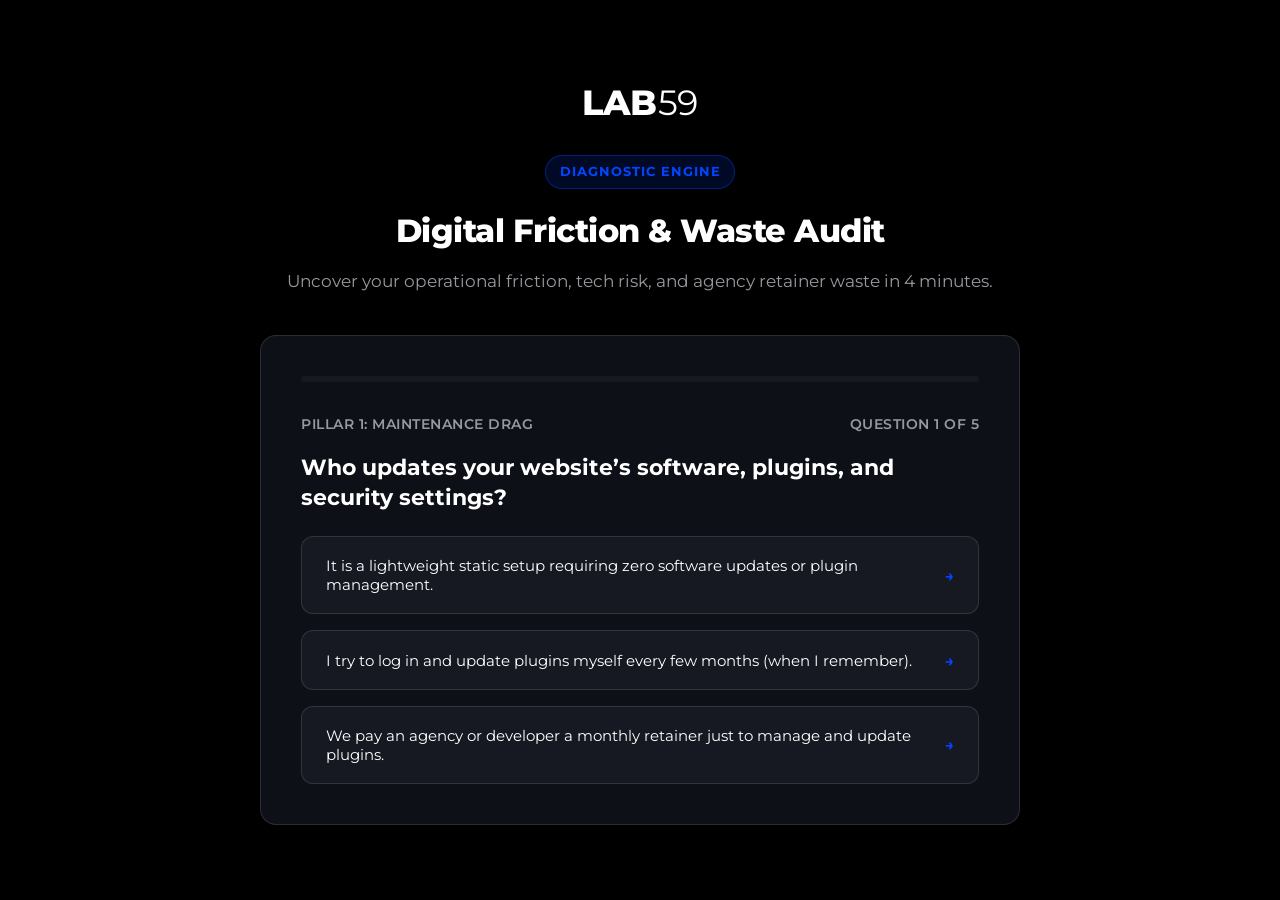
==== audit.html @ 8e83f0b7 "fresh launch new base site." ====
<!DOCTYPE html>
<html lang="en">
<head>
    <meta charset="UTF-8">
    <meta name="viewport" content="width=device-width, initial-scale=1.0">
    <title>Digital Friction & Waste Audit | LAB59</title>
    <link rel="preconnect" href="https://fonts.googleapis.com">
    <link rel="preconnect" href="https://fonts.gstatic.com" crossorigin>
    <link href="https://fonts.googleapis.com/css2?family=Montserrat:wght@400;600;700;800&display=swap" rel="stylesheet">
    <style>
        :root {
            --color-background: #000000;
            --color-surface: #0e1017;
            --color-card: #161922;
            --color-text: #FFFFFF;
            --color-text-secondary: #97999F;
            --color-primary: #0046FF;
            --color-primary-hover: #1f5eff;
            --color-border: rgba(255, 255, 255, 0.12);
            --shadow-md: 0 12px 32px rgba(0, 0, 0, 0.6);
        }

        * {
            margin: 0;
            padding: 0;
            box-sizing: border-box;
        }

        body {
            font-family: 'Montserrat', -apple-system, BlinkMacSystemFont, 'Segoe UI', Roboto, sans-serif;
            background: var(--color-background);
            color: var(--color-text);
            line-height: 1.6;
            padding: 2rem 1rem;
            min-height: 100vh;
            display: flex;
            justify-content: center;
            align-items: center;
        }

        .container {
            max-width: 760px;
            width: 100%;
            margin: 0 auto;
        }

        .brand-logo-header {
            text-align: center;
            margin-bottom: 1.5rem;
            font-size: 2.2rem;
            color: #FFFFFF;
            letter-spacing: -0.5px;
        }

        .brand-logo-header strong {
            font-weight: 800;
            color: #FFFFFF;
        }

        .brand-logo-header span {
            font-weight: 400;
            color: #FFFFFF;
            margin-left: 1px;
        }

        .header {
            text-align: center;
            margin-bottom: 2.5rem;
        }

        .badge {
            display: inline-block;
            padding: 0.35rem 0.85rem;
            background: rgba(0, 70, 255, 0.15);
            color: var(--color-primary);
            border: 1px solid rgba(0, 70, 255, 0.4);
            border-radius: 50px;
            font-size: 0.8rem;
            font-weight: 700;
            letter-spacing: 1px;
            text-transform: uppercase;
            margin-bottom: 1rem;
        }

        .header h1 {
            font-size: 2rem;
            font-weight: 800;
            color: var(--color-text);
            margin-bottom: 0.75rem;
            letter-spacing: -0.5px;
        }

        .header p {
            color: var(--color-text-secondary);
            font-size: 1.05rem;
        }

        .card {
            background: var(--color-surface);
            border: 1px solid var(--color-border);
            border-radius: 16px;
            padding: 2.5rem;
            box-shadow: var(--shadow-md);
            position: relative;
        }

        .progress-bar-container {
            width: 100%;
            height: 6px;
            background: var(--color-card);
            border-radius: 10px;
            margin-bottom: 2rem;
            overflow: hidden;
        }

        .progress-bar {
            height: 100%;
            background: var(--color-primary);
            width: 0%;
            transition: width 0.3s ease;
        }

        .question-meta {
            display: flex;
            justify-content: space-between;
            align-items: center;
            margin-bottom: 1rem;
            font-size: 0.85rem;
            color: var(--color-text-secondary);
            text-transform: uppercase;
            letter-spacing: 0.5px;
            font-weight: 600;
        }

        .question-title {
            font-size: 1.35rem;
            font-weight: 700;
            margin-bottom: 1.5rem;
            color: var(--color-text);
            line-height: 1.4;
        }

        .options-grid {
            display: flex;
            flex-direction: column;
            gap: 1rem;
        }

        .option-btn {
            background: var(--color-card);
            border: 1px solid var(--color-border);
            border-radius: 12px;
            padding: 1.2rem 1.5rem;
            text-align: left;
            color: var(--color-text);
            font-size: 0.95rem;
            font-family: 'Montserrat', sans-serif;
            cursor: pointer;
            transition: all 0.2s ease;
            display: flex;
            justify-content: space-between;
            align-items: center;
        }

        .option-btn:hover {
            border-color: var(--color-primary);
            background: rgba(0, 70, 255, 0.08);
            transform: translateY(-2px);
        }

        .score-circle {
            width: 130px;
            height: 130px;
            border-radius: 50%;
            border: 5px solid var(--color-primary);
            display: flex;
            flex-direction: column;
            justify-content: center;
            align-items: center;
            margin: 0 auto 1.5rem auto;
            background: var(--color-card);
            box-shadow: 0 0 20px rgba(0, 70, 255, 0.25);
        }

        .score-circle .percent {
            font-size: 2.2rem;
            font-weight: 800;
            color: var(--color-text);
            line-height: 1;
        }

        .score-circle .label {
            font-size: 0.7rem;
            color: var(--color-text-secondary);
            text-transform: uppercase;
            margin-top: 4px;
            font-weight: 600;
        }

        .results-container {
            display: none;
            text-align: center;
        }

        .results-container.show {
            display: block;
        }

        .maturity-title {
            font-size: 1.6rem;
            font-weight: 800;
            margin-bottom: 0.75rem;
            color: #FFFFFF;
        }

        .maturity-desc {
            color: var(--color-text-secondary);
            font-size: 1.05rem;
            margin-bottom: 2rem;
            max-width: 600px;
            margin-left: auto;
            margin-right: auto;
        }

        .recommendations {
            text-align: left;
            background: var(--color-card);
            border-radius: 12px;
            padding: 1.5rem;
            border: 1px solid var(--color-border);
            margin-bottom: 2rem;
        }

        .recommendations h3 {
            font-size: 1rem;
            margin-bottom: 1rem;
            color: var(--color-primary);
            text-transform: uppercase;
            letter-spacing: 0.5px;
            font-weight: 700;
        }

        .recommendation-item {
            margin-bottom: 1rem;
            padding-bottom: 1rem;
            border-bottom: 1px solid var(--color-border);
        }

        .recommendation-item:last-child {
            margin-bottom: 0;
            padding-bottom: 0;
            border-bottom: none;
        }

        .recommendation-item strong {
            display: block;
            color: var(--color-text);
            margin-bottom: 0.25rem;
        }

        .cta-box {
            background: rgba(0, 70, 255, 0.08);
            border: 1px solid var(--color-primary);
            border-radius: 12px;
            padding: 1.75rem;
            margin-top: 2rem;
        }

        .cta-box h4 {
            font-size: 1.25rem;
            margin-bottom: 0.5rem;
            color: var(--color-text);
            font-weight: 700;
        }

        .cta-box p {
            font-size: 0.95rem;
            color: var(--color-text-secondary);
            margin-bottom: 1.25rem;
        }

        .btn {
            display: inline-block;
            background: var(--color-primary);
            color: #fff;
            font-weight: 700;
            padding: 0.9rem 2rem;
            border-radius: 8px;
            text-decoration: none;
            border: none;
            cursor: pointer;
            transition: background 0.2s ease;
            font-size: 1rem;
            font-family: 'Montserrat', sans-serif;
        }

        .btn:hover {
            background: var(--color-primary-hover);
        }

        .btn-reset {
            background: transparent;
            border: 1px solid var(--color-border);
            color: var(--color-text-secondary);
            margin-top: 1.5rem;
        }

        .btn-reset:hover {
            background: var(--color-card);
            color: var(--color-text);
        }

        .hidden {
            display: none !important;
        }
    </style>
</head>
<body>

    <div class="container">
        <div class="brand-logo-header"><strong>LAB</strong><span>59</span></div>
        
        <div class="header">
            <span class="badge">Diagnostic Engine</span>
            <h1>Digital Friction & Waste Audit</h1>
            <p>Uncover your operational friction, tech risk, and agency retainer waste in 4 minutes.</p>
        </div>

        <div class="card">
            <div id="questionnaire">
                <div class="progress-bar-container">
                    <div class="progress-bar" id="progressBar"></div>
                </div>

                <div class="question-meta">
                    <span id="pillarTag">Pillar 1: Maintenance Drag</span>
                    <span id="questionCounter">Question 1 of 5</span>
                </div>

                <div class="question-title" id="questionTitle">Loading question...</div>

                <div class="options-grid" id="optionsGrid"></div>
            </div>

            <div id="results" class="results-container">
                <div class="score-circle" id="scoreCircle">
                    <span class="percent" id="scorePercent">0%</span>
                    <span class="label">Efficiency Score</span>
                </div>

                <div class="maturity-title" id="maturityLevel">Calculating...</div>
                <div class="maturity-desc" id="maturityDescription">Please wait while we evaluate your answers.</div>

                <div class="recommendations" id="recommendations"></div>

                <div class="cta-box">
                    <h4>Stop Paying For Fluff</h4>
                    <p>Download the step-by-step PDF roadmap showing how micro-SMEs build a set-and-forget digital presence with zero monthly retainers.</p>
                    <a href="blueprint.html" class="btn">Download Low-Maintenance Blueprint</a>
                </div>

                <button class="btn btn-reset" onclick="resetAssessment()">Retake Diagnostic Audit</button>
            </div>
        </div>
    </div>

    <script>
        const questions = [
            {
                pillar: "PILLAR 1: MAINTENANCE DRAG",
                title: "Who updates your website’s software, plugins, and security settings?",
                options: [
                    { text: "It is a lightweight static setup requiring zero software updates or plugin management.", pts: 5 },
                    { text: "I try to log in and update plugins myself every few months (when I remember).", pts: 3 },
                    { text: "We pay an agency or developer a monthly retainer just to manage and update plugins.", pts: 1 }
                ]
            },
            {
                pillar: "PILLAR 1: MAINTENANCE DRAG",
                title: "How do you update fresh photos or recent project work from the job site?",
                options: [
                    { text: "Directly from my phone via the Google Maps / Google Business app in under 30 seconds.", pts: 5 },
                    { text: "I have to log into a clunky website dashboard (like WordPress) and reformat images.", pts: 3 },
                    { text: "I have to email photos to a web developer and wait a week for a bill.", pts: 1 }
                ]
            },
            {
                pillar: "PILLAR 2: RETAINER EXPOSURE",
                title: "How much are you currently paying in ongoing monthly 'marketing or SEO' retainers?",
                options: [
                    { text: "$0. I own my digital assets outright and they generate work without monthly agency fees.", pts: 5 },
                    { text: "Under $100–$200 for essential domain hosting and basic software subscriptions.", pts: 3 },
                    { text: "$500 to $2,000+ per month to an agency, and I’m not entirely sure what they deliver.", pts: 1 }
                ]
            },
            {
                pillar: "PILLAR 2: RETAINER EXPOSURE",
                title: "How do you track the success of your online footprint?",
                options: [
                    { text: "By bottom-line results: direct phone calls, map direction requests, and bookings.", pts: 5 },
                    { text: "I just ask new customers 'how did you find us?' when they call.", pts: 3 },
                    { text: "An agency hands me a complex monthly report filled with 'impressions' and 'clicks'.", pts: 1 }
                ]
            },
            {
                pillar: "PILLAR 3: FIRST-IMPRESSION CLARITY",
                title: "When a warm referral Googles your business name to cross-check you, what do they see?",
                options: [
                    { text: "An ultra-fast, high-end digital anchor tightly connected to active Google reviews.", pts: 5 },
                    { text: "A basic, functional site alongside an incomplete Google Business profile.", pts: 3 },
                    { text: "Outdated details, broken mobile formatting, or hard to find me at all.", pts: 1 }
                ]
            }
        ];

        let currentQuestion = 0;
        let answers = [];

        function renderQuestion() {
            const q = questions[currentQuestion];
            document.getElementById('pillarTag').textContent = q.pillar;
            document.getElementById('questionCounter').textContent = `Question ${currentQuestion + 1} of ${questions.length}`;
            document.getElementById('questionTitle').textContent = q.title;

            const progressPct = ((currentQuestion) / questions.length) * 100;
            document.getElementById('progressBar').style.width = `${progressPct}%`;

            const optionsGrid = document.getElementById('optionsGrid');
            optionsGrid.innerHTML = '';

            q.options.forEach((opt) => {
                const btn = document.createElement('button');
                btn.className = 'option-btn';
                btn.innerHTML = `<span>${opt.text}</span> <strong style="color:var(--color-primary); margin-left: 10px;">&rarr;</strong>`;
                btn.onclick = () => selectOption(opt.pts);
                optionsGrid.appendChild(btn);
            });
        }

        function selectOption(pts) {
            answers.push(pts);
            if (currentQuestion < questions.length - 1) {
                currentQuestion++;
                renderQuestion();
            } else {
                showResults();
            }
        }

        function showResults() {
            document.getElementById('questionnaire').classList.add('hidden');
            
            const totalScore = answers.reduce((a, b) => a + b, 0);
            const maxScore = questions.length * 5;
            const percentage = Math.round((totalScore / maxScore) * 100);

            let maturityLevel = "";
            let description = "";
            let recommendations = [];

            if (totalScore >= 20) {
                maturityLevel = "The Lean Operator";
                description = "Your business runs an exceptionally efficient digital operation. You leverage free, high-impact ecosystems like Google Business Profile without bleeding money into monthly agency retainers.";
                recommendations = [
                    { title: "Maintain Unbreakable Architecture", text: "Keep your static foundation locked to eliminate maintenance overhead and plugin vulnerabilities." },
                    { title: "Automate Review Capture", text: "Set up a 1-step automated SMS trigger upon job completion to constantly fuel your Google Business Profile." },
                    { title: "Protect Asset Ownership", text: "Ensure 100% direct ownership of all Google, domain, and hosting credentials with zero agency gatekeeping." }
                ];
            } else if (totalScore >= 10) {
                maturityLevel = "The Complexity Trap";
                description = "You have a baseline presence, but it relies on fragile, high-maintenance web software or manual friction. You are exposed to unexpected site breaks or wasted monthly retainers.";
                recommendations = [
                    { title: "Shift Updates to Google Ecosystem", text: "Stop fighting web dashboards. Post job updates directly through Google Business Profile from your mobile phone." },
                    { title: "Eliminate Tech Fragility", text: "Transition your web presence to an unbreakable static anchor that requires zero monthly plugin updates." },
                    { title: "Audit Monthly Subscriptions", text: "Cancel recurring agency retainers that pay for basic maintenance or fluff reporting." }
                ];
            } else {
                maturityLevel = "Prime Agency Target";
                description = "You are severely overpaying for minimal return. Your current setup is fragile, high-friction, and a prime target for agencies to exploit through monthly maintenance retainers.";
                recommendations = [
                    { title: "Stop Retainer Bleed", text: "Cut unnecessary $500–$2,000/month agency retainers and reclaim direct control of your brand." },
                    { title: "Adopt Mobile-First Google Workflow", text: "Build your online trust directly where local customers look—via Google Maps and reviews." },
                    { title: "Deploy an Unbreakable Static Anchor", text: "Replace fragile WordPress setups with a set-and-forget digital foundation." }
                ];
            }

            document.getElementById('scorePercent').textContent = percentage + '%';
            document.getElementById('maturityLevel').textContent = maturityLevel;
            document.getElementById('maturityDescription').textContent = description;

            const recsHTML = `
                <h3>Strategic Action Items</h3>
                ${recommendations.map(rec => `
                    <div class="recommendation-item">
                        <strong>${rec.title}</strong>
                        ${rec.text}
                    </div>
                `).join('')}
            `;

            document.getElementById('recommendations').innerHTML = recsHTML;
            document.getElementById('results').classList.add('show');
        }

        function resetAssessment() {
            currentQuestion = 0;
            answers = [];
            document.getElementById('questionnaire').classList.remove('hidden');
            document.getElementById('results').classList.remove('show');
            renderQuestion();
        }

        // Initialize
        renderQuestion();
    </script>
</body>
</html>
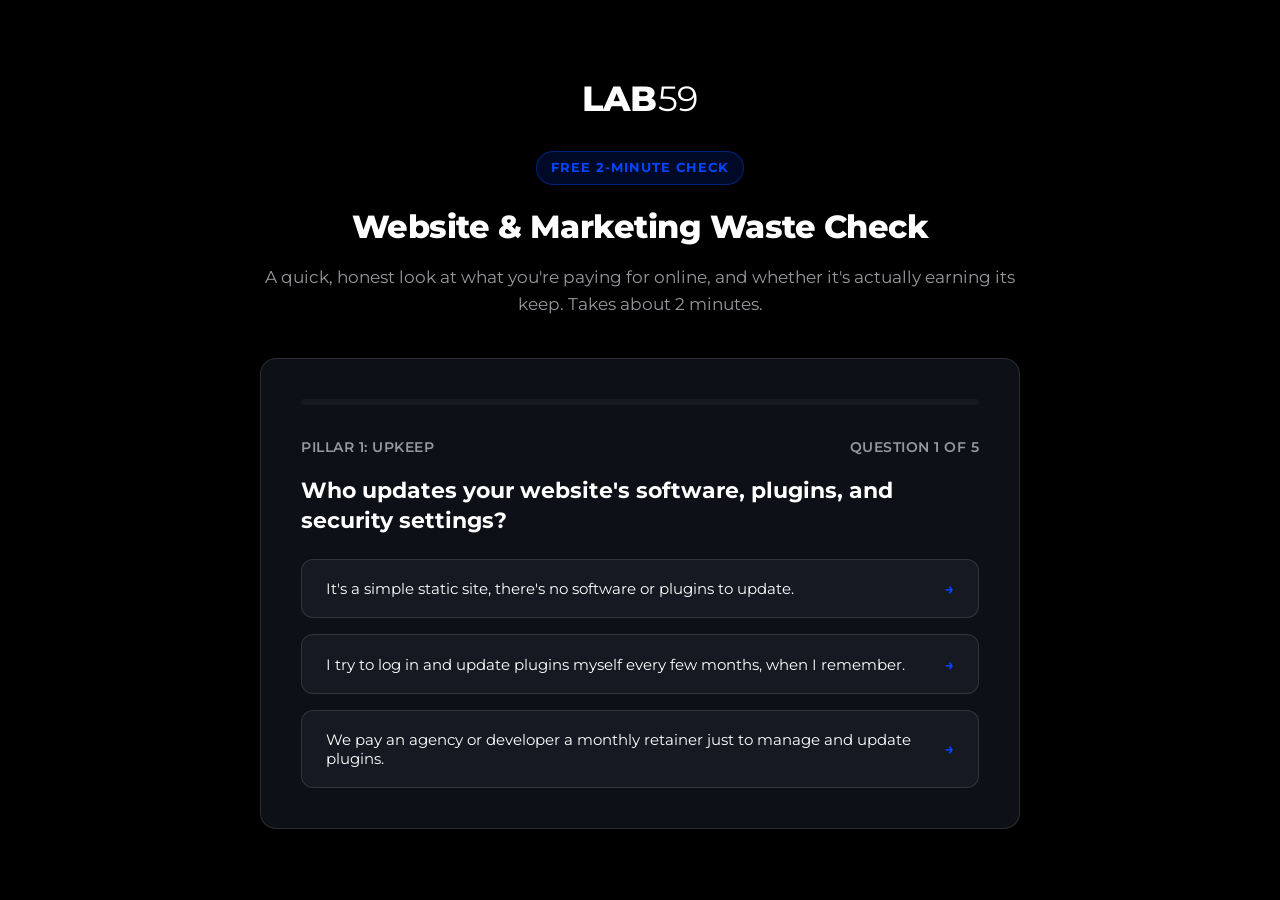
==== commit 4c191ed7: "audit from 4 minute to 2 minute" ====
--- a/audit.html
+++ b/audit.html
@@ -3,7 +3,7 @@
 <head>
     <meta charset="UTF-8">
     <meta name="viewport" content="width=device-width, initial-scale=1.0">
-    <title>Digital Friction & Waste Audit | LAB59</title>
+    <title>Website & Marketing Waste Check | LAB59</title>
     <link rel="preconnect" href="https://fonts.googleapis.com">
     <link rel="preconnect" href="https://fonts.gstatic.com" crossorigin>
     <link href="https://fonts.googleapis.com/css2?family=Montserrat:wght@400;600;700;800&display=swap" rel="stylesheet">
@@ -321,9 +321,9 @@
         <div class="brand-logo-header"><strong>LAB</strong><span>59</span></div>
         
         <div class="header">
-            <span class="badge">Diagnostic Engine</span>
-            <h1>Digital Friction & Waste Audit</h1>
-            <p>Uncover your operational friction, tech risk, and agency retainer waste in 4 minutes.</p>
+            <span class="badge">Free 2-Minute Check</span>
+            <h1>Website & Marketing Waste Check</h1>
+            <p>A quick, honest look at what you're paying for online, and whether it's actually earning its keep. Takes about 2 minutes.</p>
         </div>
 
         <div class="card">
@@ -333,7 +333,7 @@
                 </div>
 
                 <div class="question-meta">
-                    <span id="pillarTag">Pillar 1: Maintenance Drag</span>
+                    <span id="pillarTag">Pillar 1: Upkeep</span>
                     <span id="questionCounter">Question 1 of 5</span>
                 </div>
 
@@ -354,12 +354,12 @@
                 <div class="recommendations" id="recommendations"></div>
 
                 <div class="cta-box">
-                    <h4>Stop Paying For Fluff</h4>
-                    <p>Download the step-by-step PDF roadmap showing how micro-SMEs build a set-and-forget digital presence with zero monthly retainers.</p>
-                    <a href="blueprint.html" class="btn">Download Low-Maintenance Blueprint</a>
+                    <h4>Cut the Extra Spend</h4>
+                    <p>Download the plain-English guide on how small businesses build a website and online presence that runs itself, without a monthly retainer attached.</p>
+                    <a href="blueprint.html" class="btn">Download the Blueprint</a>
                 </div>
 
-                <button class="btn btn-reset" onclick="resetAssessment()">Retake Diagnostic Audit</button>
+                <button class="btn btn-reset" onclick="resetAssessment()">Take It Again</button>
             </div>
         </div>
     </div>
@@ -367,48 +367,48 @@
     <script>
         const questions = [
             {
-                pillar: "PILLAR 1: MAINTENANCE DRAG",
-                title: "Who updates your website’s software, plugins, and security settings?",
+                pillar: "PILLAR 1: UPKEEP",
+                title: "Who updates your website's software, plugins, and security settings?",
                 options: [
-                    { text: "It is a lightweight static setup requiring zero software updates or plugin management.", pts: 5 },
-                    { text: "I try to log in and update plugins myself every few months (when I remember).", pts: 3 },
+                    { text: "It's a simple static site, there's no software or plugins to update.", pts: 5 },
+                    { text: "I try to log in and update plugins myself every few months, when I remember.", pts: 3 },
                     { text: "We pay an agency or developer a monthly retainer just to manage and update plugins.", pts: 1 }
                 ]
             },
             {
-                pillar: "PILLAR 1: MAINTENANCE DRAG",
-                title: "How do you update fresh photos or recent project work from the job site?",
+                pillar: "PILLAR 1: UPKEEP",
+                title: "How do you add fresh photos or recent job examples?",
                 options: [
-                    { text: "Directly from my phone via the Google Maps / Google Business app in under 30 seconds.", pts: 5 },
-                    { text: "I have to log into a clunky website dashboard (like WordPress) and reformat images.", pts: 3 },
-                    { text: "I have to email photos to a web developer and wait a week for a bill.", pts: 1 }
+                    { text: "Straight from my phone through the Google Business app, takes under 30 seconds.", pts: 5 },
+                    { text: "I log into a website dashboard (like WordPress) and resize and upload images myself.", pts: 3 },
+                    { text: "I email photos to a web developer and wait a week, then get a bill.", pts: 1 }
                 ]
             },
             {
-                pillar: "PILLAR 2: RETAINER EXPOSURE",
+                pillar: "PILLAR 2: WHAT YOU'RE PAYING FOR",
                 title: "How much are you currently paying in ongoing monthly 'marketing or SEO' retainers?",
                 options: [
-                    { text: "$0. I own my digital assets outright and they generate work without monthly agency fees.", pts: 5 },
-                    { text: "Under $100–$200 for essential domain hosting and basic software subscriptions.", pts: 3 },
-                    { text: "$500 to $2,000+ per month to an agency, and I’m not entirely sure what they deliver.", pts: 1 }
+                    { text: "$0. I own everything outright and it keeps bringing in work without ongoing fees.", pts: 5 },
+                    { text: "Under $100 to $200 for essential domain hosting and basic subscriptions.", pts: 3 },
+                    { text: "$500 to $2,000+ a month to an agency, and I'm not entirely sure what they deliver.", pts: 1 }
                 ]
             },
             {
-                pillar: "PILLAR 2: RETAINER EXPOSURE",
-                title: "How do you track the success of your online footprint?",
+                pillar: "PILLAR 2: WHAT YOU'RE PAYING FOR",
+                title: "How do you know if your website and marketing are actually working?",
                 options: [
-                    { text: "By bottom-line results: direct phone calls, map direction requests, and bookings.", pts: 5 },
+                    { text: "By real results: phone calls, direction requests, and bookings.", pts: 5 },
                     { text: "I just ask new customers 'how did you find us?' when they call.", pts: 3 },
-                    { text: "An agency hands me a complex monthly report filled with 'impressions' and 'clicks'.", pts: 1 }
+                    { text: "An agency sends me a report full of 'impressions' and 'clicks' I don't really understand.", pts: 1 }
                 ]
             },
             {
-                pillar: "PILLAR 3: FIRST-IMPRESSION CLARITY",
-                title: "When a warm referral Googles your business name to cross-check you, what do they see?",
+                pillar: "PILLAR 3: FIRST IMPRESSIONS",
+                title: "When someone Googles your business name to check you out, what do they find?",
                 options: [
-                    { text: "An ultra-fast, high-end digital anchor tightly connected to active Google reviews.", pts: 5 },
-                    { text: "A basic, functional site alongside an incomplete Google Business profile.", pts: 3 },
-                    { text: "Outdated details, broken mobile formatting, or hard to find me at all.", pts: 1 }
+                    { text: "A fast, professional site connected to an active Google Business Profile with real reviews.", pts: 5 },
+                    { text: "A basic, working site alongside an incomplete Google Business Profile.", pts: 3 },
+                    { text: "Outdated details, a site that's a mess on mobile, or trouble finding me at all.", pts: 1 }
                 ]
             }
         ];
@@ -459,28 +459,28 @@
             let recommendations = [];
 
             if (totalScore >= 20) {
-                maturityLevel = "The Lean Operator";
-                description = "Your business runs an exceptionally efficient digital operation. You leverage free, high-impact ecosystems like Google Business Profile without bleeding money into monthly agency retainers.";
+                maturityLevel = "Running Lean";
+                description = "Your online presence is doing what it needs to without costing you ongoing money or attention. You're getting the value out of free tools like Google Business Profile instead of paying an agency to do it for you.";
                 recommendations = [
-                    { title: "Maintain Unbreakable Architecture", text: "Keep your static foundation locked to eliminate maintenance overhead and plugin vulnerabilities." },
-                    { title: "Automate Review Capture", text: "Set up a 1-step automated SMS trigger upon job completion to constantly fuel your Google Business Profile." },
-                    { title: "Protect Asset Ownership", text: "Ensure 100% direct ownership of all Google, domain, and hosting credentials with zero agency gatekeeping." }
+                    { title: "Keep the static setup", text: "No software, no plugins, no maintenance bills. Leave it alone and let it keep working." },
+                    { title: "Make reviews easy to ask for", text: "A quick text after a job asking for a Google review keeps your profile active without extra effort." },
+                    { title: "Hold onto your own logins", text: "Make sure you, not an agency, hold the keys to your Google profile, domain, and hosting." }
                 ];
             } else if (totalScore >= 10) {
                 maturityLevel = "The Complexity Trap";
-                description = "You have a baseline presence, but it relies on fragile, high-maintenance web software or manual friction. You are exposed to unexpected site breaks or wasted monthly retainers.";
+                description = "You've got a presence, but it's held together by software that needs looking after or manual work that eats your time. That leaves you open to a site breaking unexpectedly or money going out for retainers that aren't earning their keep.";
                 recommendations = [
-                    { title: "Shift Updates to Google Ecosystem", text: "Stop fighting web dashboards. Post job updates directly through Google Business Profile from your mobile phone." },
-                    { title: "Eliminate Tech Fragility", text: "Transition your web presence to an unbreakable static anchor that requires zero monthly plugin updates." },
-                    { title: "Audit Monthly Subscriptions", text: "Cancel recurring agency retainers that pay for basic maintenance or fluff reporting." }
+                    { title: "Move updates to Google", text: "Skip the clunky dashboard. Post job photos and updates straight through Google Business Profile from your phone." },
+                    { title: "Get off fragile software", text: "Move to a simple static site that doesn't need plugin updates or ongoing maintenance." },
+                    { title: "Check what you're paying for", text: "Cancel any retainer that's really just paying for basic upkeep or a report full of numbers you don't use." }
                 ];
             } else {
-                maturityLevel = "Prime Agency Target";
-                description = "You are severely overpaying for minimal return. Your current setup is fragile, high-friction, and a prime target for agencies to exploit through monthly maintenance retainers.";
+                maturityLevel = "Overpaying, Underserved";
+                description = "You're paying a fair bit for not much in return. What you've got is fragile and high-maintenance, and it's the kind of setup that keeps an agency's monthly retainer ticking over instead of doing much for you.";
                 recommendations = [
-                    { title: "Stop Retainer Bleed", text: "Cut unnecessary $500–$2,000/month agency retainers and reclaim direct control of your brand." },
-                    { title: "Adopt Mobile-First Google Workflow", text: "Build your online trust directly where local customers look—via Google Maps and reviews." },
-                    { title: "Deploy an Unbreakable Static Anchor", text: "Replace fragile WordPress setups with a set-and-forget digital foundation." }
+                    { title: "Stop the retainer bleed", text: "If you're paying $500 to $2,000+ a month and can't clearly say what it's doing for you, that's worth cutting." },
+                    { title: "Build where your customers are looking", text: "Local customers search Google Maps first. Get your Business Profile working properly before anything else." },
+                    { title: "Move to something that doesn't need babysitting", text: "Replace a fragile WordPress setup with a simple static site that just stays up and works." }
                 ];
             }
 
@@ -489,7 +489,7 @@
             document.getElementById('maturityDescription').textContent = description;
 
             const recsHTML = `
-                <h3>Strategic Action Items</h3>
+                <h3>What To Do Next</h3>
                 ${recommendations.map(rec => `
                     <div class="recommendation-item">
                         <strong>${rec.title}</strong>
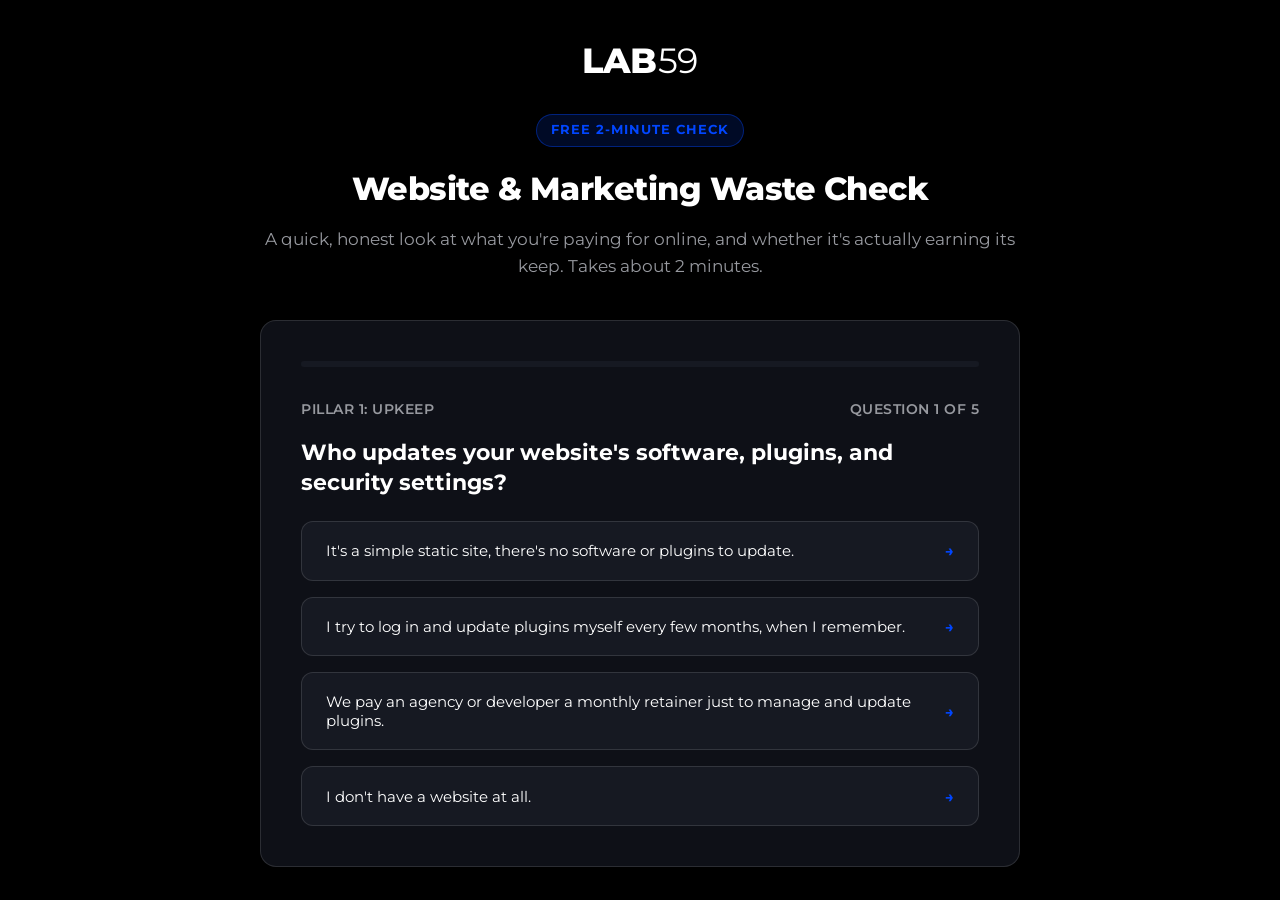
==== commit 8e3d7896: "content review and update" ====
--- a/audit.html
+++ b/audit.html
@@ -372,7 +372,8 @@
                 options: [
                     { text: "It's a simple static site, there's no software or plugins to update.", pts: 5 },
                     { text: "I try to log in and update plugins myself every few months, when I remember.", pts: 3 },
-                    { text: "We pay an agency or developer a monthly retainer just to manage and update plugins.", pts: 1 }
+                    { text: "We pay an agency or developer a monthly retainer just to manage and update plugins.", pts: 1 },
+                    { text: "I don't have a website at all.", pts: 1, noPresence: true }
                 ]
             },
             {
@@ -381,7 +382,8 @@
                 options: [
                     { text: "Straight from my phone through the Google Business app, takes under 30 seconds.", pts: 5 },
                     { text: "I log into a website dashboard (like WordPress) and resize and upload images myself.", pts: 3 },
-                    { text: "I email photos to a web developer and wait a week, then get a bill.", pts: 1 }
+                    { text: "I email photos to a web developer and wait a week, then get a bill.", pts: 1 },
+                    { text: "I don't have a website or Google Business Profile to update.", pts: 1, noPresence: true }
                 ]
             },
             {
@@ -390,7 +392,8 @@
                 options: [
                     { text: "$0. I own everything outright and it keeps bringing in work without ongoing fees.", pts: 5 },
                     { text: "Under $100 to $200 for essential domain hosting and basic subscriptions.", pts: 3 },
-                    { text: "$500 to $2,000+ a month to an agency, and I'm not entirely sure what they deliver.", pts: 1 }
+                    { text: "$500 to $2,000+ a month to an agency, and I'm not entirely sure what they deliver.", pts: 1 },
+                    { text: "Nothing, because I haven't set up a website or Google Business Profile yet.", pts: 2, noPresence: true }
                 ]
             },
             {
@@ -399,7 +402,8 @@
                 options: [
                     { text: "By real results: phone calls, direction requests, and bookings.", pts: 5 },
                     { text: "I just ask new customers 'how did you find us?' when they call.", pts: 3 },
-                    { text: "An agency sends me a report full of 'impressions' and 'clicks' I don't really understand.", pts: 1 }
+                    { text: "An agency sends me a report full of 'impressions' and 'clicks' I don't really understand.", pts: 1 },
+                    { text: "There's nothing running yet, so there's nothing to track.", pts: 1, noPresence: true }
                 ]
             },
             {
@@ -408,13 +412,15 @@
                 options: [
                     { text: "A fast, professional site connected to an active Google Business Profile with real reviews.", pts: 5 },
                     { text: "A basic, working site alongside an incomplete Google Business Profile.", pts: 3 },
-                    { text: "Outdated details, a site that's a mess on mobile, or trouble finding me at all.", pts: 1 }
+                    { text: "Outdated details, or a site that's a mess on mobile.", pts: 2 },
+                    { text: "No website, and nothing comes up when someone searches my business name.", pts: 1, noPresence: true }
                 ]
             }
         ];
 
         let currentQuestion = 0;
         let answers = [];
+        let noPresenceCount = 0;
 
         function renderQuestion() {
             const q = questions[currentQuestion];
@@ -432,13 +438,16 @@
                 const btn = document.createElement('button');
                 btn.className = 'option-btn';
                 btn.innerHTML = `<span>${opt.text}</span> <strong style="color:var(--color-primary); margin-left: 10px;">&rarr;</strong>`;
-                btn.onclick = () => selectOption(opt.pts);
+                btn.onclick = () => selectOption(opt.pts, !!opt.noPresence);
                 optionsGrid.appendChild(btn);
             });
         }
 
-        function selectOption(pts) {
+        function selectOption(pts, noPresence) {
             answers.push(pts);
+            if (noPresence) {
+                noPresenceCount++;
+            }
             if (currentQuestion < questions.length - 1) {
                 currentQuestion++;
                 renderQuestion();
@@ -458,7 +467,15 @@
             let description = "";
             let recommendations = [];
 
-            if (totalScore >= 20) {
+            if (noPresenceCount >= 2) {
+                maturityLevel = "Invisible Online";
+                description = "You're not overpaying, you just don't have anything working for you yet. No website, no active Google Business Profile, nothing for someone to find when they look you up. That's costing you customers you never see, not money you're spending.";
+                recommendations = [
+                    { title: "Claim your Google Business Profile first", text: "It's free, takes about 15 minutes, and it's the first thing most local customers check. Get it live before anything else." },
+                    { title: "Get a simple site up", text: "You don't need anything complex. A one-page static site that lists what you do and how to reach you covers most of what people are looking for." },
+                    { title: "You're starting clean, not behind", text: "There's nothing broken or expensive to undo here. You're just missing the basics, which is the easiest problem on this list to fix." }
+                ];
+            } else if (totalScore >= 20) {
                 maturityLevel = "Running Lean";
                 description = "Your online presence is doing what it needs to without costing you ongoing money or attention. You're getting the value out of free tools like Google Business Profile instead of paying an agency to do it for you.";
                 recommendations = [
@@ -505,6 +522,7 @@
         function resetAssessment() {
             currentQuestion = 0;
             answers = [];
+            noPresenceCount = 0;
             document.getElementById('questionnaire').classList.remove('hidden');
             document.getElementById('results').classList.remove('show');
             renderQuestion();
@@ -514,4 +532,4 @@
         renderQuestion();
     </script>
 </body>
-</html>+</html>
